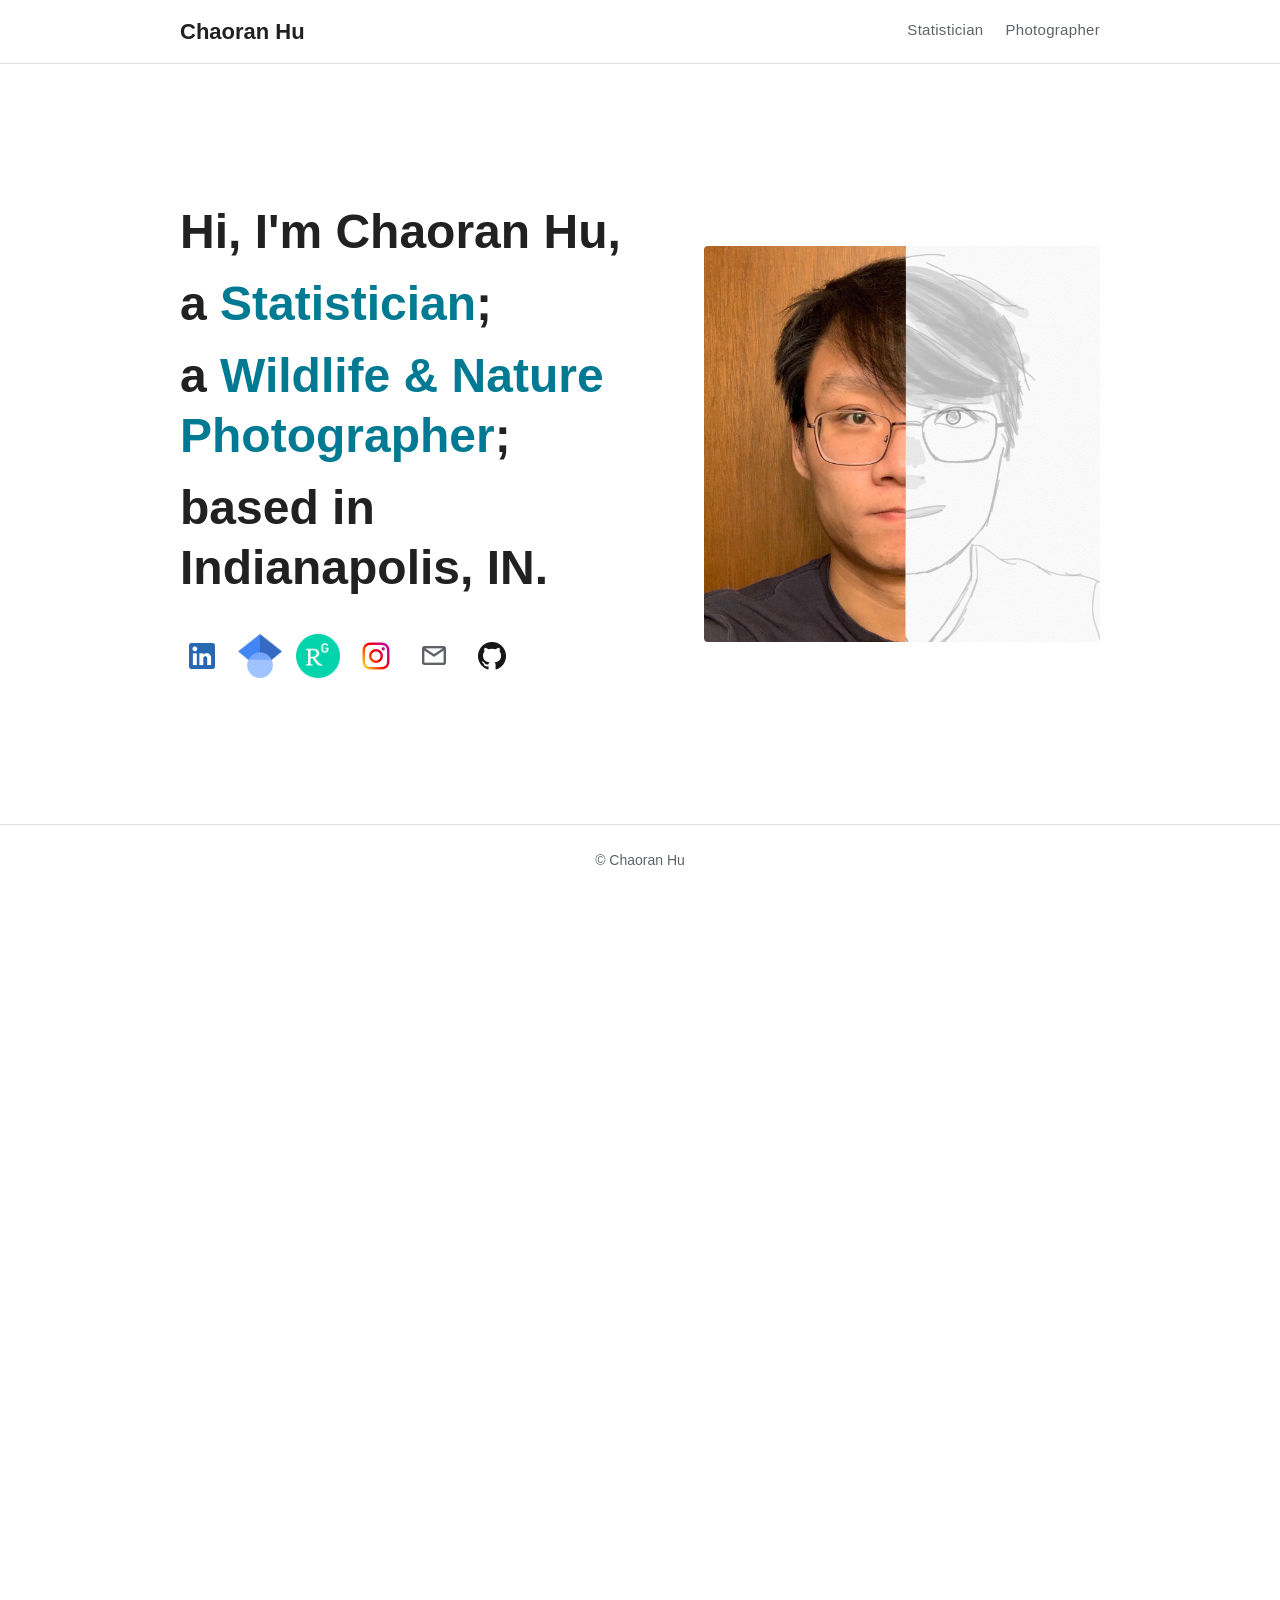
==== home/index.html @ 7623304b "Rebuild the Google Site as static HTML and CSS Home, Statistician (with the WHODrug and E9(R1) notes" ====
<!DOCTYPE html>
<html lang="en">
<head>
  <meta charset="utf-8">
  <title>Chaoran Hu</title>
  <link rel="canonical" href="../">
  <meta http-equiv="refresh" content="0; url=../">
</head>
<body><p>Moved to <a href="../">the home page</a>.</p></body>
</html>
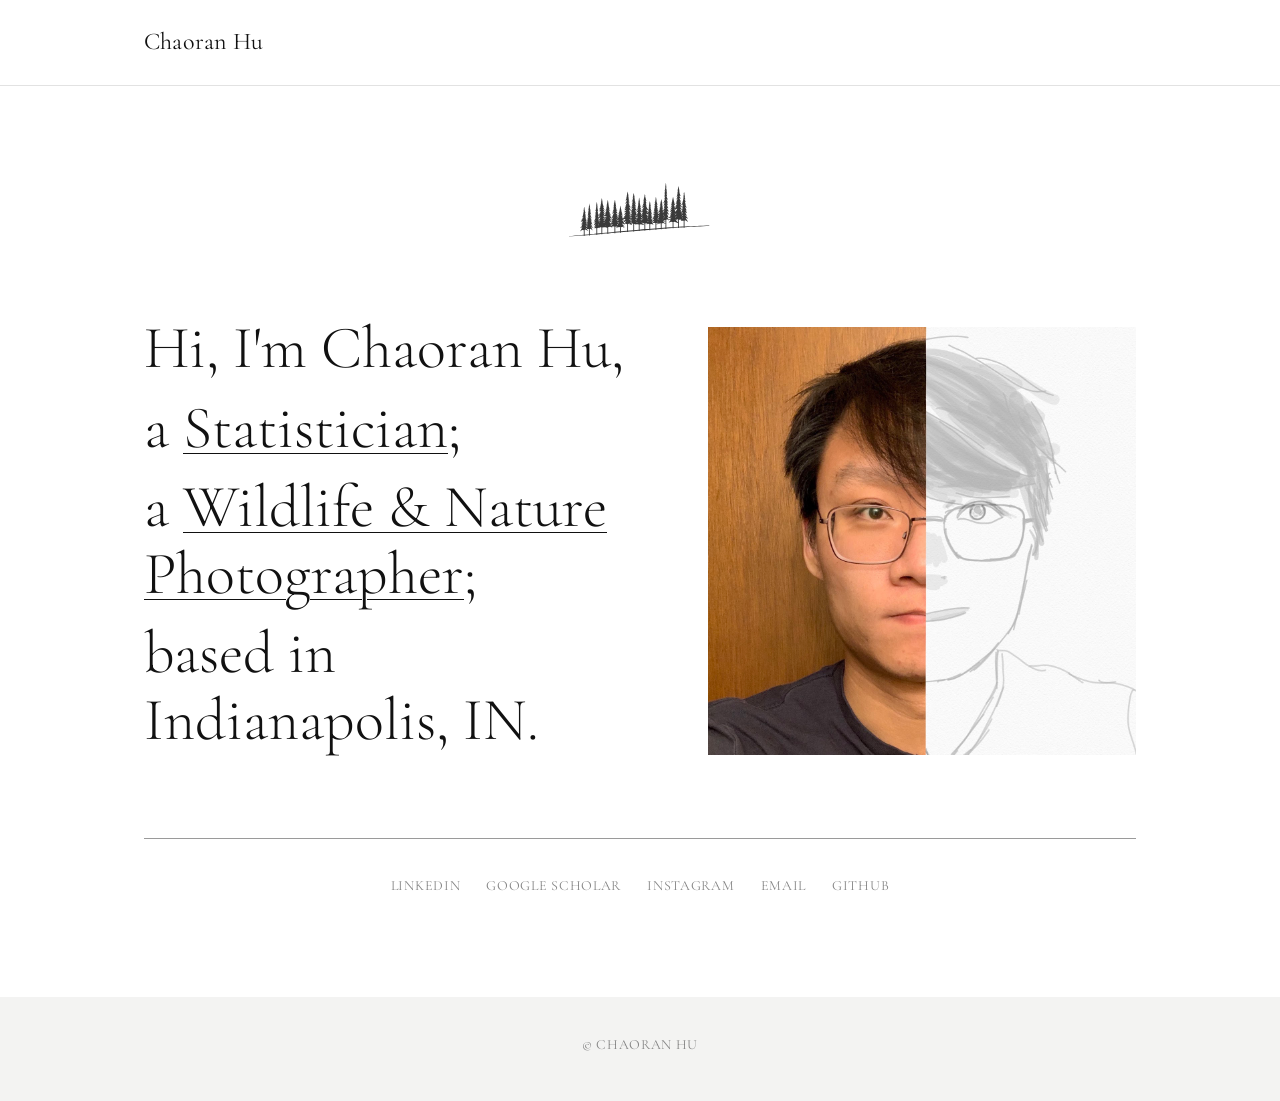
==== commit b4df0d44: "Add a pine tab icon in the site's style Replaces the portrait photo used as the tab icon with a smal" ====
--- a/home/index.html
+++ b/home/index.html
@@ -5,6 +5,9 @@
   <title>Chaoran Hu</title>
   <link rel="canonical" href="../">
   <meta http-equiv="refresh" content="0; url=../">
+  <link rel="icon" href="../assets/img/icons/favicon.svg" type="image/svg+xml">
+  <link rel="icon" href="../assets/img/icons/favicon-32.png" sizes="32x32" type="image/png">
+  <link rel="apple-touch-icon" href="../assets/img/icons/apple-touch-icon.png">
 </head>
 <body><p>Moved to <a href="../">the home page</a>.</p></body>
 </html>
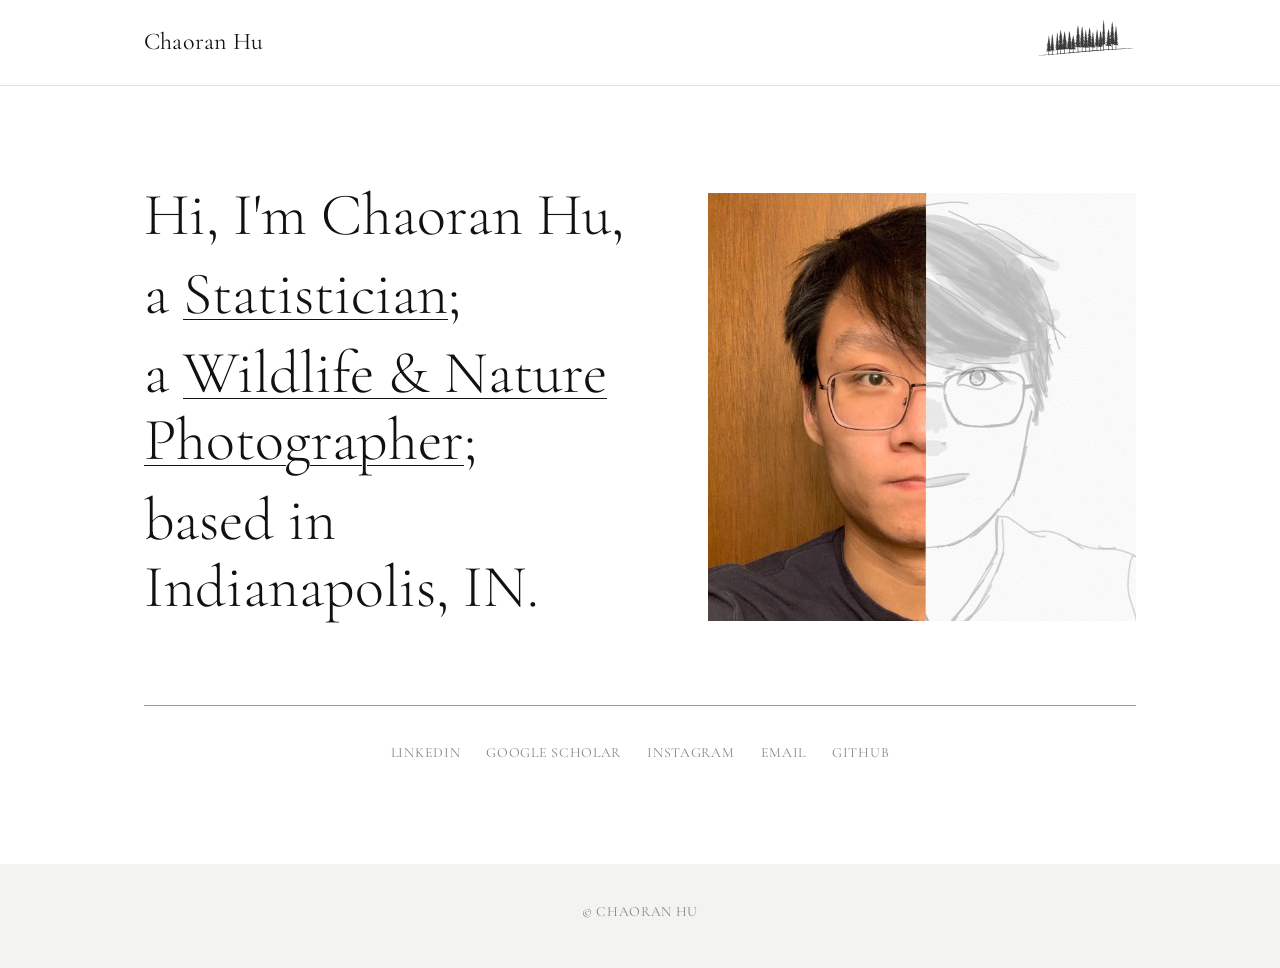
==== commit 8c2cb53d: "Fix the tab icon images so Safari shows the pine favicon.ico, favicon-32.png and apple-touch-icon.pn" ====
--- a/home/index.html
+++ b/home/index.html
@@ -5,9 +5,10 @@
   <title>Chaoran Hu</title>
   <link rel="canonical" href="../">
   <meta http-equiv="refresh" content="0; url=../">
-  <link rel="icon" href="../assets/img/icons/favicon.svg" type="image/svg+xml">
-  <link rel="icon" href="../assets/img/icons/favicon-32.png" sizes="32x32" type="image/png">
-  <link rel="apple-touch-icon" href="../assets/img/icons/apple-touch-icon.png">
+  <link rel="icon" href="../favicon.ico?v=2" sizes="any">
+  <link rel="icon" href="../assets/img/icons/favicon.svg?v=2" type="image/svg+xml">
+  <link rel="icon" href="../assets/img/icons/favicon-32.png?v=2" sizes="32x32" type="image/png">
+  <link rel="apple-touch-icon" href="../assets/img/icons/apple-touch-icon.png?v=2">
 </head>
 <body><p>Moved to <a href="../">the home page</a>.</p></body>
 </html>
